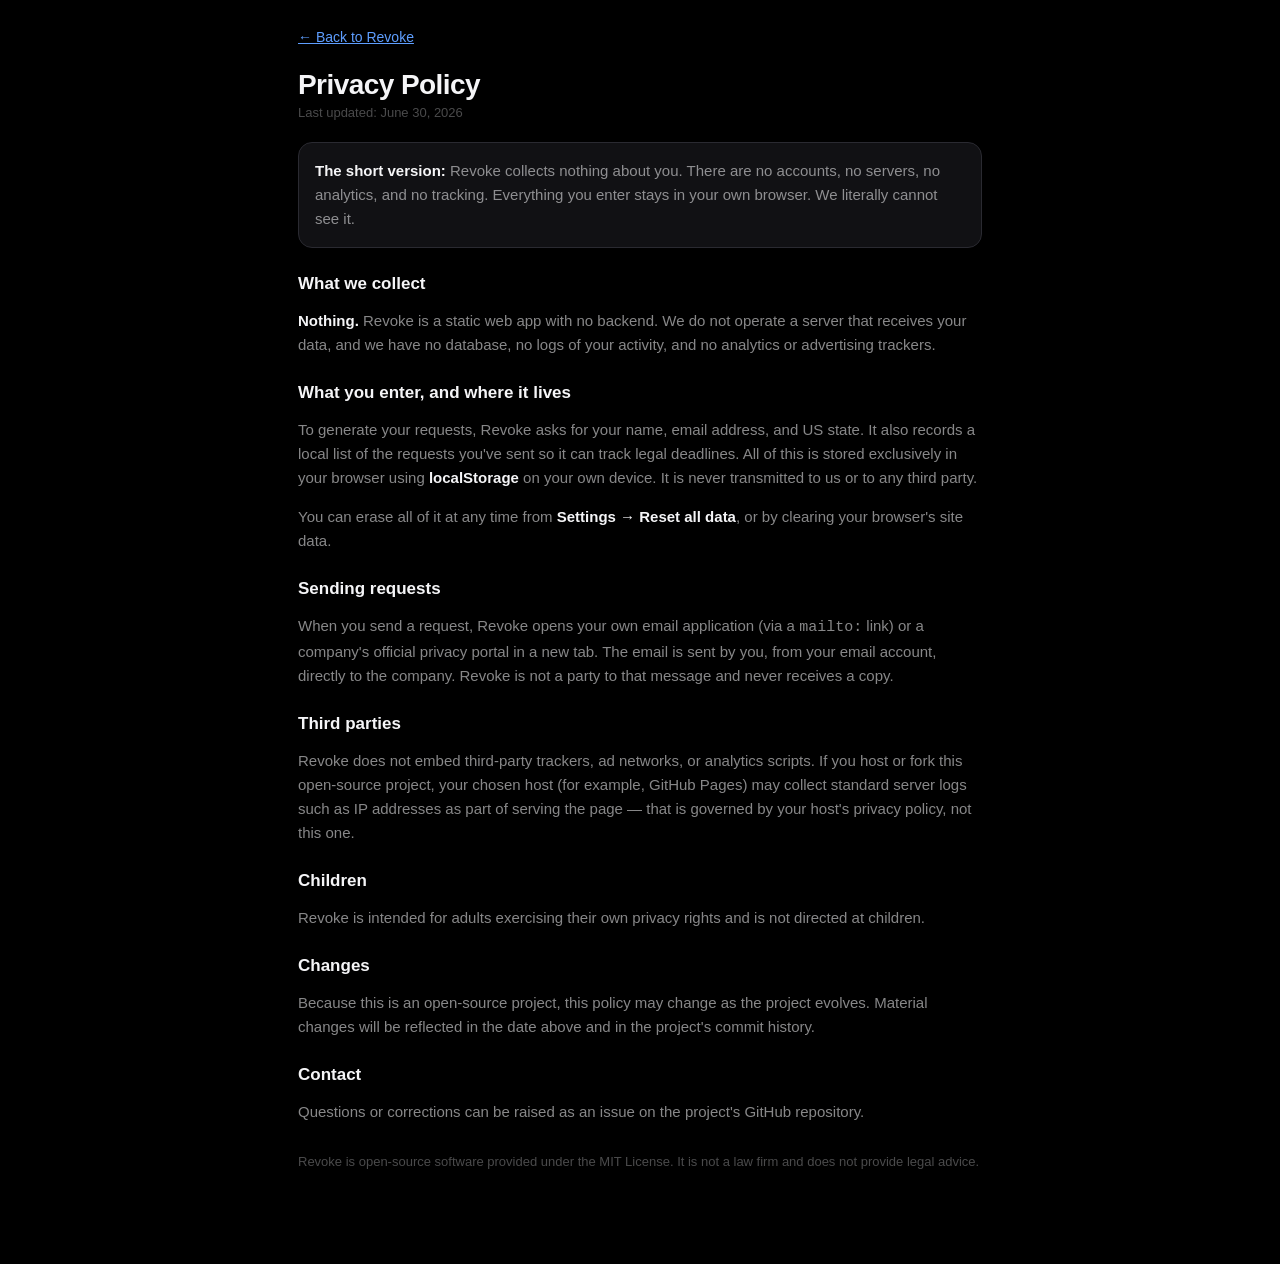
==== privacy.html @ c86a6388 "Revoke: open-source static web app (iOS app archived to legacy-ios)" ====
<!DOCTYPE html>
<html lang="en">
<head>
  <meta charset="UTF-8">
  <meta name="viewport" content="width=device-width, initial-scale=1, viewport-fit=cover">
  <meta name="theme-color" content="#000000">
  <title>Privacy Policy — Revoke</title>
  <meta name="description" content="Revoke collects nothing. No accounts, no servers, no analytics, no tracking. Everything stays in your browser.">
  <link rel="icon" href="assets/icon.png">
  <link rel="stylesheet" href="css/styles.css">
  <style>
    .doc { max-width: 720px; margin: 0 auto; padding: 28px 18px 80px; }
    .doc a.back { display:inline-block; font-size:14px; margin-bottom:18px; }
    .doc h1 { font-size: 28px; letter-spacing:-0.02em; margin: 6px 0 4px; }
    .doc .updated { color: var(--text-faint); font-size: 13px; margin-bottom: 22px; }
    .doc h2 { font-size: 17px; margin: 26px 0 8px; }
    .doc p, .doc li { color: var(--text-dim); font-size: 15px; line-height: 1.6; }
    .doc ul { padding-left: 20px; }
    .doc strong { color: var(--text); }
    .callout { background: var(--surface); border:1px solid var(--border); border-radius:14px; padding:16px; margin:18px 0; }
  </style>
</head>
<body>
  <div class="doc">
    <a class="back" href="index.html">← Back to Revoke</a>
    <h1>Privacy Policy</h1>
    <div class="updated">Last updated: June 30, 2026</div>

    <div class="callout">
      <p style="margin:0"><strong>The short version:</strong> Revoke collects nothing about you. There are no accounts, no servers, no analytics, and no tracking. Everything you enter stays in your own browser. We literally cannot see it.</p>
    </div>

    <h2>What we collect</h2>
    <p><strong>Nothing.</strong> Revoke is a static web app with no backend. We do not operate a server that receives your data, and we have no database, no logs of your activity, and no analytics or advertising trackers.</p>

    <h2>What you enter, and where it lives</h2>
    <p>To generate your requests, Revoke asks for your name, email address, and US state. It also records a local list of the requests you've sent so it can track legal deadlines. All of this is stored exclusively in your browser using <strong>localStorage</strong> on your own device. It is never transmitted to us or to any third party.</p>
    <p>You can erase all of it at any time from <strong>Settings → Reset all data</strong>, or by clearing your browser's site data.</p>

    <h2>Sending requests</h2>
    <p>When you send a request, Revoke opens your own email application (via a <code>mailto:</code> link) or a company's official privacy portal in a new tab. The email is sent by you, from your email account, directly to the company. Revoke is not a party to that message and never receives a copy.</p>

    <h2>Third parties</h2>
    <p>Revoke does not embed third-party trackers, ad networks, or analytics scripts. If you host or fork this open-source project, your chosen host (for example, GitHub Pages) may collect standard server logs such as IP addresses as part of serving the page — that is governed by your host's privacy policy, not this one.</p>

    <h2>Children</h2>
    <p>Revoke is intended for adults exercising their own privacy rights and is not directed at children.</p>

    <h2>Changes</h2>
    <p>Because this is an open-source project, this policy may change as the project evolves. Material changes will be reflected in the date above and in the project's commit history.</p>

    <h2>Contact</h2>
    <p>Questions or corrections can be raised as an issue on the project's GitHub repository.</p>

    <p style="margin-top:28px;font-size:13px;color:var(--text-faint)">Revoke is open-source software provided under the MIT License. It is not a law firm and does not provide legal advice.</p>
  </div>
</body>
</html>
---- css/styles.css ----
:root {
  --bg: #000000;
  --surface: #111114;
  --surface-2: #1b1b20;
  --border: #2a2a31;
  --text: #f5f5f7;
  --text-dim: rgba(245, 245, 247, 0.55);
  --text-faint: rgba(245, 245, 247, 0.3);
  --accent: #5e9eff;
  --accent-dim: rgba(94, 158, 255, 0.15);
  --green: #34c759;
  --orange: #ff9f0a;
  --yellow: #ffd60a;
  --red: #ff453a;
  --gray: #8e8e93;
  --radius: 14px;
  --maxw: 760px;
}

* { box-sizing: border-box; }

html, body {
  margin: 0;
  padding: 0;
  background: var(--bg);
  color: var(--text);
  font-family: -apple-system, BlinkMacSystemFont, "Segoe UI", Roboto, Helvetica, Arial, sans-serif;
  -webkit-font-smoothing: antialiased;
}

a { color: var(--accent); }

.app {
  max-width: var(--maxw);
  margin: 0 auto;
  padding: 0 16px 96px;
}

/* Header */
.topbar {
  position: sticky;
  top: 0;
  z-index: 20;
  background: rgba(0, 0, 0, 0.85);
  backdrop-filter: blur(12px);
  -webkit-backdrop-filter: blur(12px);
  display: flex;
  align-items: center;
  justify-content: space-between;
  padding: 14px 4px 12px;
  border-bottom: 1px solid var(--border);
}
.brand { display: flex; align-items: center; gap: 10px; }
.brand img { width: 30px; height: 30px; border-radius: 7px; }
.brand h1 { font-size: 20px; margin: 0; letter-spacing: -0.02em; }
.brand .tag { font-size: 11px; color: var(--text-faint); margin-top: 1px; }

/* Tabs */
.tabbar {
  position: fixed;
  bottom: 0; left: 0; right: 0;
  z-index: 30;
  display: flex;
  justify-content: center;
  gap: 4px;
  background: rgba(10, 10, 12, 0.92);
  backdrop-filter: blur(14px);
  -webkit-backdrop-filter: blur(14px);
  border-top: 1px solid var(--border);
  padding: 8px 8px max(8px, env(safe-area-inset-bottom));
}
.tabbar button {
  flex: 1;
  max-width: 140px;
  background: none;
  border: none;
  color: var(--text-faint);
  font-size: 11px;
  font-weight: 600;
  display: flex;
  flex-direction: column;
  align-items: center;
  gap: 3px;
  padding: 4px 0;
  cursor: pointer;
}
.tabbar button .ic { font-size: 18px; }
.tabbar button.active { color: var(--accent); }

/* Sections / cards */
.section { margin-top: 22px; }
.section-title { font-size: 13px; text-transform: uppercase; letter-spacing: 0.06em; color: var(--text-dim); margin: 0 0 10px 2px; }

.card {
  background: var(--surface);
  border: 1px solid var(--border);
  border-radius: var(--radius);
  padding: 16px;
}

/* Search */
.search {
  width: 100%;
  background: var(--surface-2);
  border: 1px solid var(--border);
  color: var(--text);
  border-radius: 11px;
  padding: 11px 14px;
  font-size: 15px;
  margin-top: 14px;
}
.search::placeholder { color: var(--text-faint); }

/* Category chips */
.chips { display: flex; flex-wrap: wrap; gap: 8px; margin-top: 14px; }
.chip {
  background: var(--surface-2);
  border: 1px solid var(--border);
  color: var(--text-dim);
  border-radius: 999px;
  padding: 7px 13px;
  font-size: 13px;
  font-weight: 600;
  cursor: pointer;
  white-space: nowrap;
}
.chip.active { background: var(--accent-dim); border-color: var(--accent); color: var(--accent); }

/* Broker list */
.broker {
  display: flex;
  align-items: center;
  gap: 12px;
  background: var(--surface);
  border: 1px solid var(--border);
  border-radius: var(--radius);
  padding: 13px 14px;
  margin-top: 10px;
  cursor: pointer;
  transition: border-color 0.12s ease, background 0.12s ease;
}
.broker:hover { border-color: var(--accent); background: var(--surface-2); }
.broker .emoji { font-size: 22px; width: 30px; text-align: center; flex-shrink: 0; }
.broker .info { flex: 1; min-width: 0; }
.broker .name { font-size: 15px; font-weight: 600; }
.broker .meta { font-size: 12px; color: var(--text-faint); margin-top: 2px; }
.broker .chev { color: var(--text-faint); font-size: 18px; }

.pill {
  font-size: 10px;
  font-weight: 700;
  text-transform: uppercase;
  letter-spacing: 0.04em;
  padding: 3px 7px;
  border-radius: 6px;
  flex-shrink: 0;
}
.risk-critical { background: rgba(255, 69, 58, 0.16); color: var(--red); }
.risk-high { background: rgba(255, 159, 10, 0.16); color: var(--orange); }
.risk-medium { background: rgba(255, 214, 10, 0.14); color: var(--yellow); }
.risk-low { background: rgba(142, 142, 147, 0.18); color: var(--gray); }

/* Buttons */
.btn {
  display: inline-flex;
  align-items: center;
  justify-content: center;
  gap: 8px;
  width: 100%;
  background: var(--accent);
  color: #06122b;
  border: none;
  border-radius: 12px;
  padding: 14px;
  font-size: 16px;
  font-weight: 700;
  cursor: pointer;
}
.btn.secondary { background: var(--surface-2); color: var(--text); border: 1px solid var(--border); }
.btn.danger { background: rgba(255, 69, 58, 0.14); color: var(--red); }
.btn.ghost { background: none; color: var(--accent); }
.btn:disabled { opacity: 0.4; cursor: not-allowed; }
.btn-row { display: flex; gap: 10px; margin-top: 12px; }
.btn-row .btn { flex: 1; }

/* Form fields */
.field { margin-top: 14px; }
.field label { display: block; font-size: 13px; color: var(--text-dim); margin-bottom: 6px; }
.field input, .field select {
  width: 100%;
  background: var(--surface-2);
  border: 1px solid var(--border);
  color: var(--text);
  border-radius: 11px;
  padding: 12px 14px;
  font-size: 15px;
}
.field .hint { font-size: 12px; color: var(--text-faint); margin-top: 6px; line-height: 1.4; }

/* Stats grid */
.stats { display: grid; grid-template-columns: repeat(2, 1fr); gap: 10px; margin-top: 14px; }
.stat { background: var(--surface); border: 1px solid var(--border); border-radius: var(--radius); padding: 14px; }
.stat .num { font-size: 26px; font-weight: 800; letter-spacing: -0.02em; }
.stat .lbl { font-size: 12px; color: var(--text-dim); margin-top: 2px; }

/* Receipt rows */
.receipt {
  background: var(--surface);
  border: 1px solid var(--border);
  border-radius: var(--radius);
  padding: 14px;
  margin-top: 10px;
}
.receipt .top { display: flex; justify-content: space-between; align-items: flex-start; gap: 10px; }
.receipt .rname { font-size: 15px; font-weight: 600; }
.receipt .rmeta { font-size: 12px; color: var(--text-faint); margin-top: 3px; }
.status-pill { font-size: 11px; font-weight: 700; padding: 4px 9px; border-radius: 7px; white-space: nowrap; }
.st-pending { background: var(--accent-dim); color: var(--accent); }
.st-confirmed { background: rgba(52, 199, 89, 0.16); color: var(--green); }
.st-action { background: rgba(255, 159, 10, 0.16); color: var(--orange); }
.st-bad { background: rgba(255, 69, 58, 0.16); color: var(--red); }
.st-gray { background: rgba(142, 142, 147, 0.18); color: var(--gray); }
.receipt select { margin-top: 10px; width: 100%; background: var(--surface-2); color: var(--text); border: 1px solid var(--border); border-radius: 9px; padding: 9px 11px; font-size: 13px; }

/* Modal */
.modal-backdrop {
  position: fixed; inset: 0; z-index: 50;
  background: rgba(0, 0, 0, 0.6);
  backdrop-filter: blur(4px);
  display: flex; align-items: flex-end; justify-content: center;
}
.modal {
  background: var(--surface);
  border: 1px solid var(--border);
  border-radius: 20px 20px 0 0;
  width: 100%;
  max-width: var(--maxw);
  max-height: 90vh;
  overflow-y: auto;
  padding: 18px 18px 28px;
}
@media (min-width: 600px) {
  .modal-backdrop { align-items: center; }
  .modal { border-radius: 20px; }
}
.modal h2 { margin: 4px 0 2px; font-size: 21px; }
.modal .sub { color: var(--text-dim); font-size: 13px; margin-bottom: 6px; }
.modal-close { float: right; background: var(--surface-2); border: 1px solid var(--border); color: var(--text-dim); width: 30px; height: 30px; border-radius: 999px; font-size: 16px; cursor: pointer; }

.email-preview {
  background: var(--surface-2);
  border: 1px solid var(--border);
  border-radius: 11px;
  padding: 14px;
  margin-top: 12px;
  font-size: 13px;
  line-height: 1.5;
  white-space: pre-wrap;
  max-height: 320px;
  overflow-y: auto;
  color: var(--text-dim);
}

.seg { display: flex; gap: 6px; margin-top: 12px; }
.seg button {
  flex: 1;
  background: var(--surface-2);
  border: 1px solid var(--border);
  color: var(--text-dim);
  border-radius: 10px;
  padding: 10px 6px;
  font-size: 12px;
  font-weight: 600;
  cursor: pointer;
}
.seg button.active { background: var(--accent-dim); border-color: var(--accent); color: var(--accent); }

.notice {
  background: rgba(255, 159, 10, 0.1);
  border: 1px solid rgba(255, 159, 10, 0.3);
  color: var(--orange);
  border-radius: 11px;
  padding: 11px 13px;
  font-size: 13px;
  margin-top: 12px;
  line-height: 1.45;
}

.empty { text-align: center; color: var(--text-faint); padding: 50px 20px; }
.empty .big { font-size: 40px; margin-bottom: 10px; }

.hero { text-align: center; padding: 30px 10px 6px; }
.hero .logo { width: 72px; height: 72px; border-radius: 17px; margin-bottom: 14px; }
.hero h1 { font-size: 30px; margin: 0 0 6px; letter-spacing: -0.02em; }
.hero p { color: var(--text-dim); font-size: 15px; line-height: 1.5; margin: 0 auto; max-width: 420px; }

.foot { text-align: center; color: var(--text-faint); font-size: 11px; line-height: 1.5; margin-top: 30px; padding: 0 10px; }

.toast {
  position: fixed;
  bottom: 88px; left: 50%;
  transform: translateX(-50%);
  background: var(--surface-2);
  border: 1px solid var(--border);
  color: var(--text);
  padding: 11px 18px;
  border-radius: 999px;
  font-size: 14px;
  z-index: 60;
  opacity: 0;
  transition: opacity 0.2s ease;
  pointer-events: none;
}
.toast.show { opacity: 1; }

.hidden { display: none !important; }
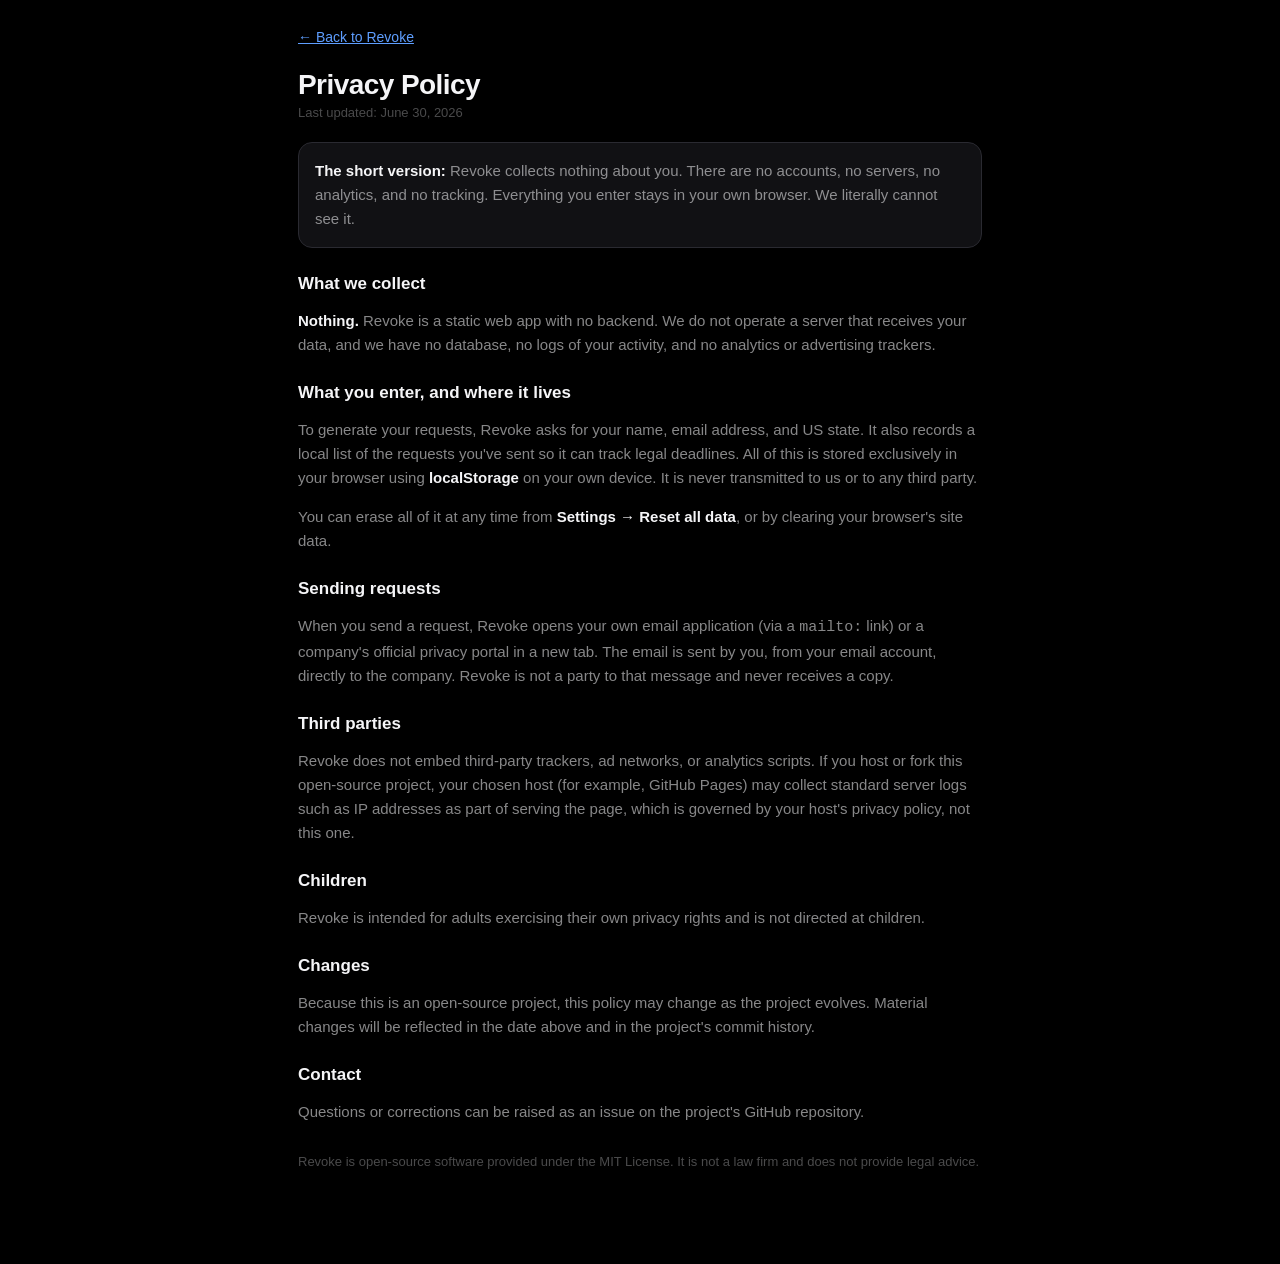
==== commit 893a0bc4: "Style: remove em dashes from copy to comply with formatting guidelines" ====
--- a/privacy.html
+++ b/privacy.html
@@ -4,7 +4,7 @@
   <meta charset="UTF-8">
   <meta name="viewport" content="width=device-width, initial-scale=1, viewport-fit=cover">
   <meta name="theme-color" content="#000000">
-  <title>Privacy Policy — Revoke</title>
+  <title>Privacy Policy | Revoke</title>
   <meta name="description" content="Revoke collects nothing. No accounts, no servers, no analytics, no tracking. Everything stays in your browser.">
   <link rel="icon" href="assets/icon.png">
   <link rel="stylesheet" href="css/styles.css">
@@ -41,7 +41,7 @@
     <p>When you send a request, Revoke opens your own email application (via a <code>mailto:</code> link) or a company's official privacy portal in a new tab. The email is sent by you, from your email account, directly to the company. Revoke is not a party to that message and never receives a copy.</p>
 
     <h2>Third parties</h2>
-    <p>Revoke does not embed third-party trackers, ad networks, or analytics scripts. If you host or fork this open-source project, your chosen host (for example, GitHub Pages) may collect standard server logs such as IP addresses as part of serving the page — that is governed by your host's privacy policy, not this one.</p>
+    <p>Revoke does not embed third-party trackers, ad networks, or analytics scripts. If you host or fork this open-source project, your chosen host (for example, GitHub Pages) may collect standard server logs such as IP addresses as part of serving the page, which is governed by your host's privacy policy, not this one.</p>
 
     <h2>Children</h2>
     <p>Revoke is intended for adults exercising their own privacy rights and is not directed at children.</p>
